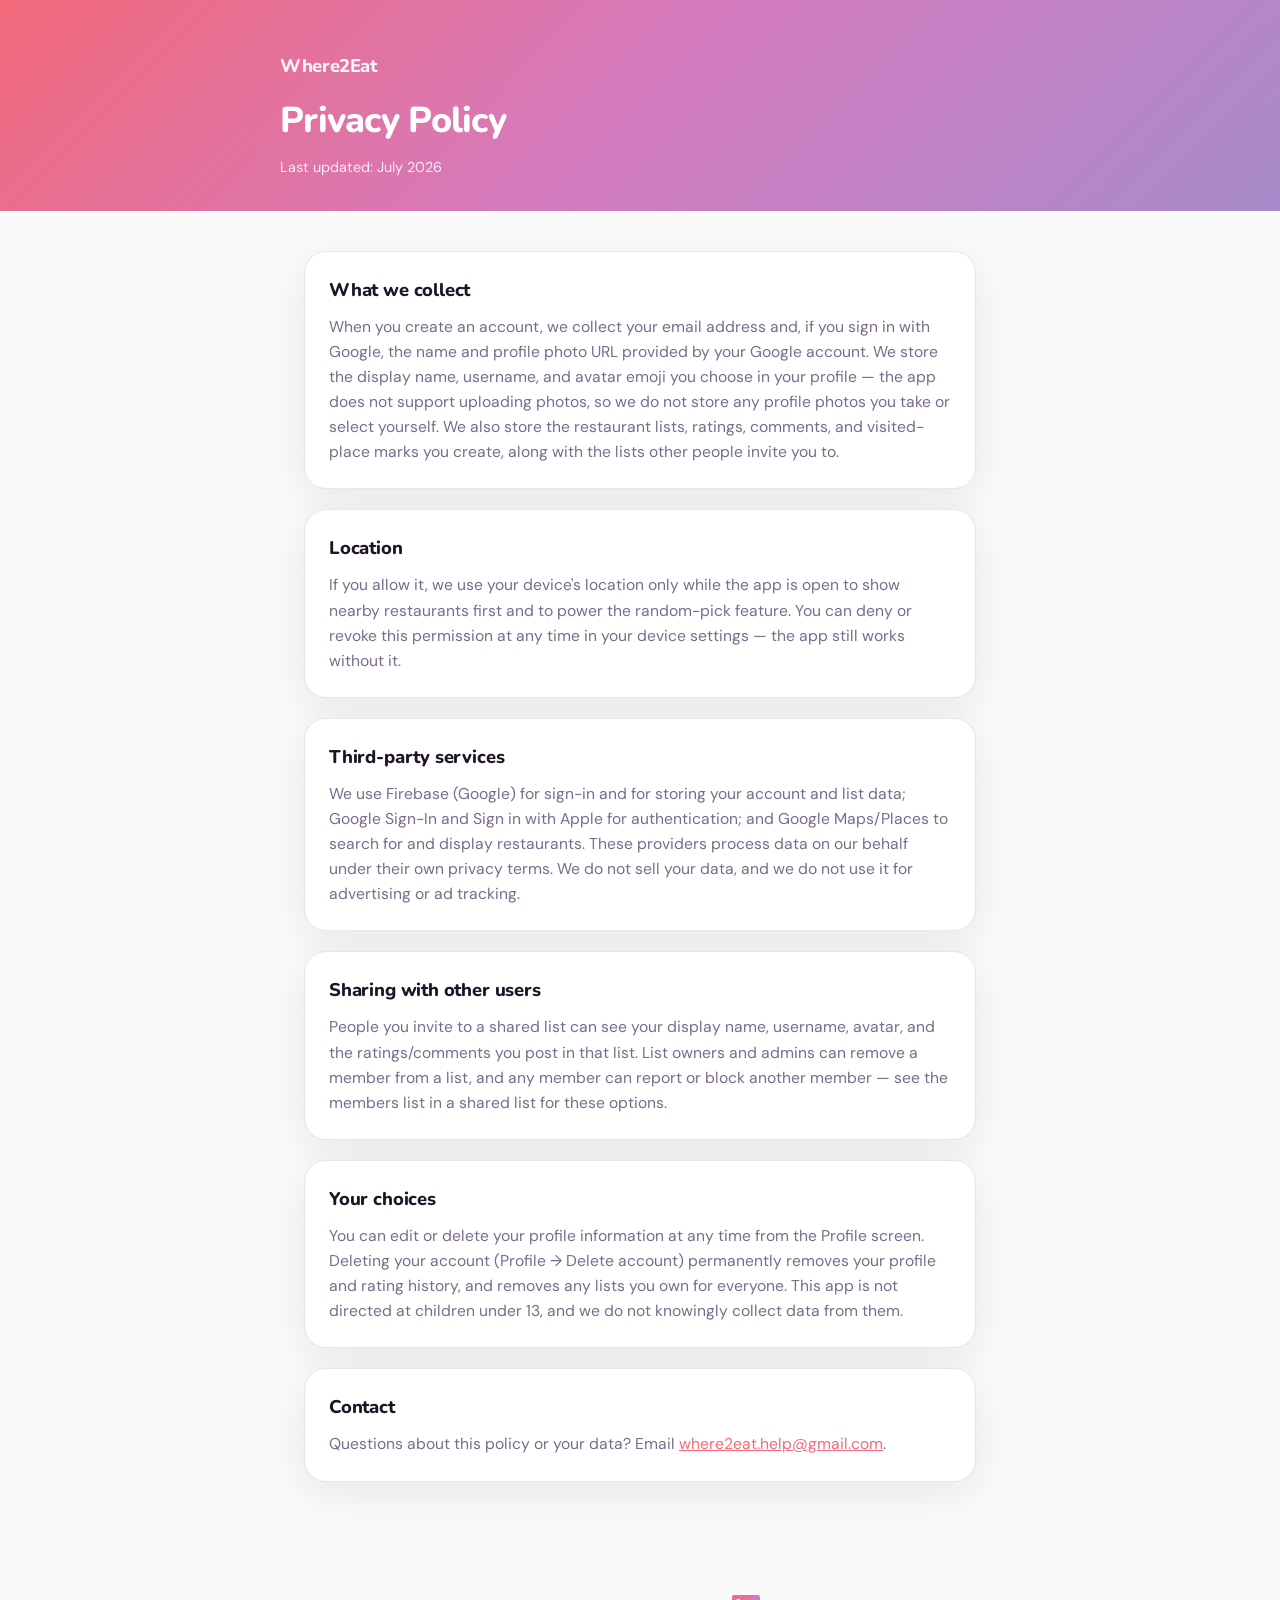
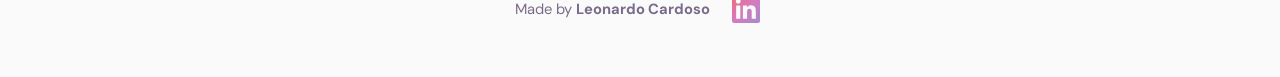
==== privacy.html @ 9a8058d6 "Initial site: landing page + privacy policy Split out from the main where2eat app repo (which is pri" ====
<!DOCTYPE html>
<html lang="en">
<head>
  <meta charset="utf-8" />
  <meta name="viewport" content="width=device-width, initial-scale=1" />
  <meta name="description" content="Where2Eat privacy policy — what we collect, how location and third-party services are used, and your choices." />
  <title>Where2Eat — Privacy Policy</title>
  <link rel="preconnect" href="https://fonts.googleapis.com" />
  <link rel="preconnect" href="https://fonts.gstatic.com" crossorigin />
  <link href="https://fonts.googleapis.com/css2?family=DM+Sans:ital,opsz,wght@0,9..40,400;0,9..40,600;0,9..40,700&family=Nunito:wght@700;800&display=swap" rel="stylesheet" />
  <link rel="stylesheet" href="./styles.css" />
</head>
<body>
  <header class="legal-header">
    <div class="legal-header__inner">
      <a class="legal-header__brand" href="./index.html">Where2Eat</a>
      <p class="legal-header__title">Privacy Policy</p>
      <p class="legal-header__updated">Last updated: July 2026</p>
    </div>
  </header>

  <main class="section legal">
    <article class="legal__card">
      <h2>What we collect</h2>
      <p>When you create an account, we collect your email address and, if you sign in with Google, the name and profile photo URL provided by your Google account. We store the display name, username, and avatar emoji you choose in your profile — the app does not support uploading photos, so we do not store any profile photos you take or select yourself. We also store the restaurant lists, ratings, comments, and visited-place marks you create, along with the lists other people invite you to.</p>
    </article>

    <article class="legal__card">
      <h2>Location</h2>
      <p>If you allow it, we use your device's location only while the app is open to show nearby restaurants first and to power the random-pick feature. You can deny or revoke this permission at any time in your device settings — the app still works without it.</p>
    </article>

    <article class="legal__card">
      <h2>Third-party services</h2>
      <p>We use Firebase (Google) for sign-in and for storing your account and list data; Google Sign-In and Sign in with Apple for authentication; and Google Maps/Places to search for and display restaurants. These providers process data on our behalf under their own privacy terms. We do not sell your data, and we do not use it for advertising or ad tracking.</p>
    </article>

    <article class="legal__card">
      <h2>Sharing with other users</h2>
      <p>People you invite to a shared list can see your display name, username, avatar, and the ratings/comments you post in that list. List owners and admins can remove a member from a list, and any member can report or block another member — see the members list in a shared list for these options.</p>
    </article>

    <article class="legal__card">
      <h2>Your choices</h2>
      <p>You can edit or delete your profile information at any time from the Profile screen. Deleting your account (Profile → Delete account) permanently removes your profile and rating history, and removes any lists you own for everyone. This app is not directed at children under 13, and we do not knowingly collect data from them.</p>
    </article>

    <article class="legal__card">
      <h2>Contact</h2>
      <p>Questions about this policy or your data? Email <a href="mailto:where2eat.help@gmail.com">where2eat.help@gmail.com</a>.</p>
    </article>
  </main>

  <footer class="footer">
    <div class="footer__row">
      <p class="footer__credit">Made by <strong>Leonardo Cardoso</strong></p>
      <a
        class="footer__linkedin"
        href="https://www.linkedin.com/in/leonardo-cardoso/"
        target="_blank"
        rel="noopener noreferrer"
        aria-label="Leonardo Cardoso on LinkedIn"
      >
        <svg class="footer__linkedin-icon" width="28" height="28" viewBox="0 0 24 24" aria-hidden="true">
          <defs>
            <linearGradient id="gradient-linkedin-privacy" x1="0%" y1="0%" x2="100%" y2="100%">
              <stop offset="0%" stop-color="#f2697a" />
              <stop offset="50%" stop-color="#d47bbf" />
              <stop offset="100%" stop-color="#a78bca" />
            </linearGradient>
          </defs>
          <path
            fill="url(#gradient-linkedin-privacy)"
            d="M20.447 20.452h-3.554v-5.569c0-1.328-.027-3.037-1.852-3.037-1.853 0-2.136 1.445-2.136 2.939v5.667H9.351V9h3.414v1.561h.046c.477-.9 1.637-1.85 3.37-1.85 3.601 0 4.267 2.37 4.267 5.455v6.286zM5.337 7.433c-1.144 0-2.063-.926-2.063-2.065 0-1.138.92-2.063 2.063-2.063 1.14 0 2.064.925 2.064 2.063 0 1.139-.925 2.065-2.064 2.065zm1.782 13.019H3.555V9h3.564v11.452zM22.225 0H1.771C.792 0 0 .774 0 1.729v20.542C0 23.227.792 24 1.771 24h20.451C23.2 24 24 23.227 24 22.271V1.729C24 .774 23.2 0 22.222 0h.003z"
          />
        </svg>
      </a>
    </div>
  </footer>
</body>
</html>
---- styles.css ----
/* Where2Eat landing — aligns with app palette (see lib/core/constants/app_colors.dart) */

:root {
  --bg: #fafafa;
  --surface: #ffffff;
  --text: #1e1426;
  --muted: #7a6b8a;
  --border: #e8e4f0;
  --primary: #f2697a;
  --rose-mauve: #d47bbf;
  --secondary: #a78bca;
  --accent: #7edce2;
  --radius: 22px;
  --radius-shot: 26px;
  --shadow: 0 12px 40px rgba(30, 20, 38, 0.08);
}

@media (prefers-color-scheme: dark) {
  :root {
    --bg: #13101a;
    --surface: #1e1a28;
    --text: #f0eaf8;
    --muted: #9e8fba;
    --border: #3a3050;
    --shadow: 0 12px 40px rgba(0, 0, 0, 0.35);
  }

  .btn--ghost {
    border-color: var(--border);
    color: var(--text);
  }

  .card {
    background: rgba(40, 34, 58, 0.85);
  }
}

*,
*::before,
*::after {
  box-sizing: border-box;
}

body {
  margin: 0;
  font-family: "DM Sans", system-ui, sans-serif;
  font-size: 1.05rem;
  line-height: 1.55;
  color: var(--text);
  background: var(--bg);
}

.hero {
  padding: clamp(2.5rem, 8vw, 5rem) 1.5rem 3rem;
  background: linear-gradient(
    135deg,
    var(--primary) 0%,
    var(--rose-mauve) 50%,
    var(--secondary) 100%
  );
  color: #fff;
}

.hero__inner {
  max-width: 720px;
  margin: 0 auto;
}

.eyebrow {
  margin: 0 0 0.75rem;
  font-size: 0.78rem;
  font-weight: 600;
  letter-spacing: 0.14em;
  text-transform: uppercase;
  opacity: 0.92;
}

.wordmark {
  margin: 0;
  font-family: "Nunito", system-ui, sans-serif;
  font-weight: 800;
  font-size: clamp(2.5rem, 9vw, 3.75rem);
  letter-spacing: -0.04em;
  line-height: 1.05;
}

.tagline {
  margin: 0.5rem 0 1rem;
  font-size: clamp(1.15rem, 3vw, 1.35rem);
  font-weight: 600;
  opacity: 0.96;
}

.lede {
  margin: 0 0 1.75rem;
  max-width: 38rem;
  opacity: 0.94;
  font-size: 1.02rem;
}

.cta-row {
  display: flex;
  flex-wrap: wrap;
  gap: 0.75rem;
}

.btn {
  display: inline-flex;
  align-items: center;
  justify-content: center;
  padding: 0.65rem 1.15rem;
  border-radius: 999px;
  font-weight: 600;
  font-size: 0.95rem;
  text-decoration: none;
  transition: transform 0.15s ease, box-shadow 0.15s ease;
}

.btn--ghost {
  background: rgba(255, 255, 255, 0.18);
  border: 1px solid rgba(255, 255, 255, 0.45);
  color: #fff;
  backdrop-filter: blur(8px);
}

.btn--ghost:hover {
  transform: translateY(-1px);
  box-shadow: 0 8px 24px rgba(0, 0, 0, 0.15);
}

.btn[aria-disabled="true"] {
  cursor: not-allowed;
  opacity: 0.85;
}

.hint {
  margin: 1rem 0 0;
  font-size: 0.85rem;
  opacity: 0.85;
}

.section {
  padding: 3rem 1.5rem;
  max-width: 1040px;
  margin: 0 auto;
}

.section__title {
  font-family: "Nunito", system-ui, sans-serif;
  font-weight: 800;
  font-size: 1.65rem;
  letter-spacing: -0.02em;
  margin: 0 0 1.5rem;
}

.features {
  display: grid;
  gap: 1rem;
  grid-template-columns: repeat(auto-fill, minmax(240px, 1fr));
}

.card {
  background: var(--surface);
  border: 1px solid var(--border);
  border-radius: var(--radius);
  padding: 1.35rem 1.25rem;
  box-shadow: var(--shadow);
}

.card h3 {
  margin: 0 0 0.5rem;
  font-family: "Nunito", system-ui, sans-serif;
  font-weight: 800;
  font-size: 1.1rem;
  background: linear-gradient(
    90deg,
    var(--primary),
    var(--rose-mauve),
    var(--secondary)
  );
  -webkit-background-clip: text;
  background-clip: text;
  color: transparent;
}

.card p {
  margin: 0;
  color: var(--muted);
  font-size: 0.96rem;
}

.section--band {
  max-width: none;
  padding-left: 0;
  padding-right: 0;
}

.band-inner {
  max-width: 720px;
  margin: 0 auto;
  padding: 2.5rem 1.5rem;
  text-align: center;
  background: linear-gradient(
    90deg,
    rgba(126, 220, 226, 0.25),
    rgba(167, 139, 202, 0.2)
  );
  border-top: 1px solid var(--border);
  border-bottom: 1px solid var(--border);
}

.band-text {
  margin: 0;
  color: var(--muted);
  font-size: 1.05rem;
}

.section--shots {
  padding-top: 2.25rem;
}

.screenshots {
  display: grid;
  gap: 1.75rem;
  grid-template-columns: repeat(auto-fit, minmax(220px, 1fr));
  align-items: start;
}

.shot {
  margin: 0;
  display: flex;
  flex-direction: column;
  gap: 0.75rem;
}

.shot__frame {
  border-radius: var(--radius-shot);
  overflow: hidden;
  border: 1px solid var(--border);
  box-shadow: var(--shadow);
  background: var(--surface);
  line-height: 0;
}

.shot__frame img {
  display: block;
  width: 100%;
  height: auto;
  vertical-align: middle;
}

.shot figcaption {
  font-size: 0.92rem;
  font-weight: 600;
  color: var(--muted);
  text-align: center;
}

.footer {
  padding: 2.5rem 1.5rem 3rem;
  font-size: 0.92rem;
  color: var(--muted);
}

.footer__row {
  display: flex;
  flex-wrap: wrap;
  align-items: center;
  justify-content: center;
  gap: 0.75rem 1rem;
}

.footer__credit {
  margin: 0;
}

.footer__linkedin {
  display: inline-flex;
  align-items: center;
  justify-content: center;
  padding: 0.35rem;
  border-radius: 12px;
  transition: transform 0.15s ease, box-shadow 0.15s ease;
}

.footer__linkedin:hover {
  transform: translateY(-2px);
  box-shadow: 0 8px 20px rgba(242, 105, 122, 0.25);
}

.footer__linkedin:focus-visible {
  outline: 2px solid var(--accent);
  outline-offset: 3px;
}

.footer__linkedin-icon {
  display: block;
}

.legal-header {
  padding: clamp(2rem, 6vw, 3.25rem) 1.5rem 2rem;
  background: linear-gradient(
    135deg,
    var(--primary) 0%,
    var(--rose-mauve) 50%,
    var(--secondary) 100%
  );
  color: #fff;
}

.legal-header__inner {
  max-width: 720px;
  margin: 0 auto;
}

.legal-header__brand {
  display: inline-block;
  margin: 0 0 0.75rem;
  font-family: "Nunito", system-ui, sans-serif;
  font-weight: 800;
  font-size: 1.15rem;
  letter-spacing: -0.02em;
  color: #fff;
  text-decoration: none;
  opacity: 0.92;
}

.legal-header__brand:hover {
  opacity: 1;
  text-decoration: underline;
}

.legal-header__title {
  margin: 0;
  font-family: "Nunito", system-ui, sans-serif;
  font-weight: 800;
  font-size: clamp(1.75rem, 5vw, 2.25rem);
  letter-spacing: -0.02em;
}

.legal-header__updated {
  margin: 0.5rem 0 0;
  font-size: 0.9rem;
  opacity: 0.88;
}

.legal {
  max-width: 720px;
  padding-top: 2.5rem;
}

.legal__card {
  background: var(--surface);
  border: 1px solid var(--border);
  border-radius: var(--radius);
  box-shadow: var(--shadow);
  padding: 1.5rem 1.5rem;
  margin-bottom: 1.25rem;
}

.legal__card h2 {
  margin: 0 0 0.6rem;
  font-family: "Nunito", system-ui, sans-serif;
  font-weight: 800;
  font-size: 1.15rem;
  letter-spacing: -0.01em;
}

.legal__card p {
  margin: 0;
  color: var(--muted);
  font-size: 0.98rem;
  line-height: 1.6;
}

.legal__card a {
  color: var(--primary);
}
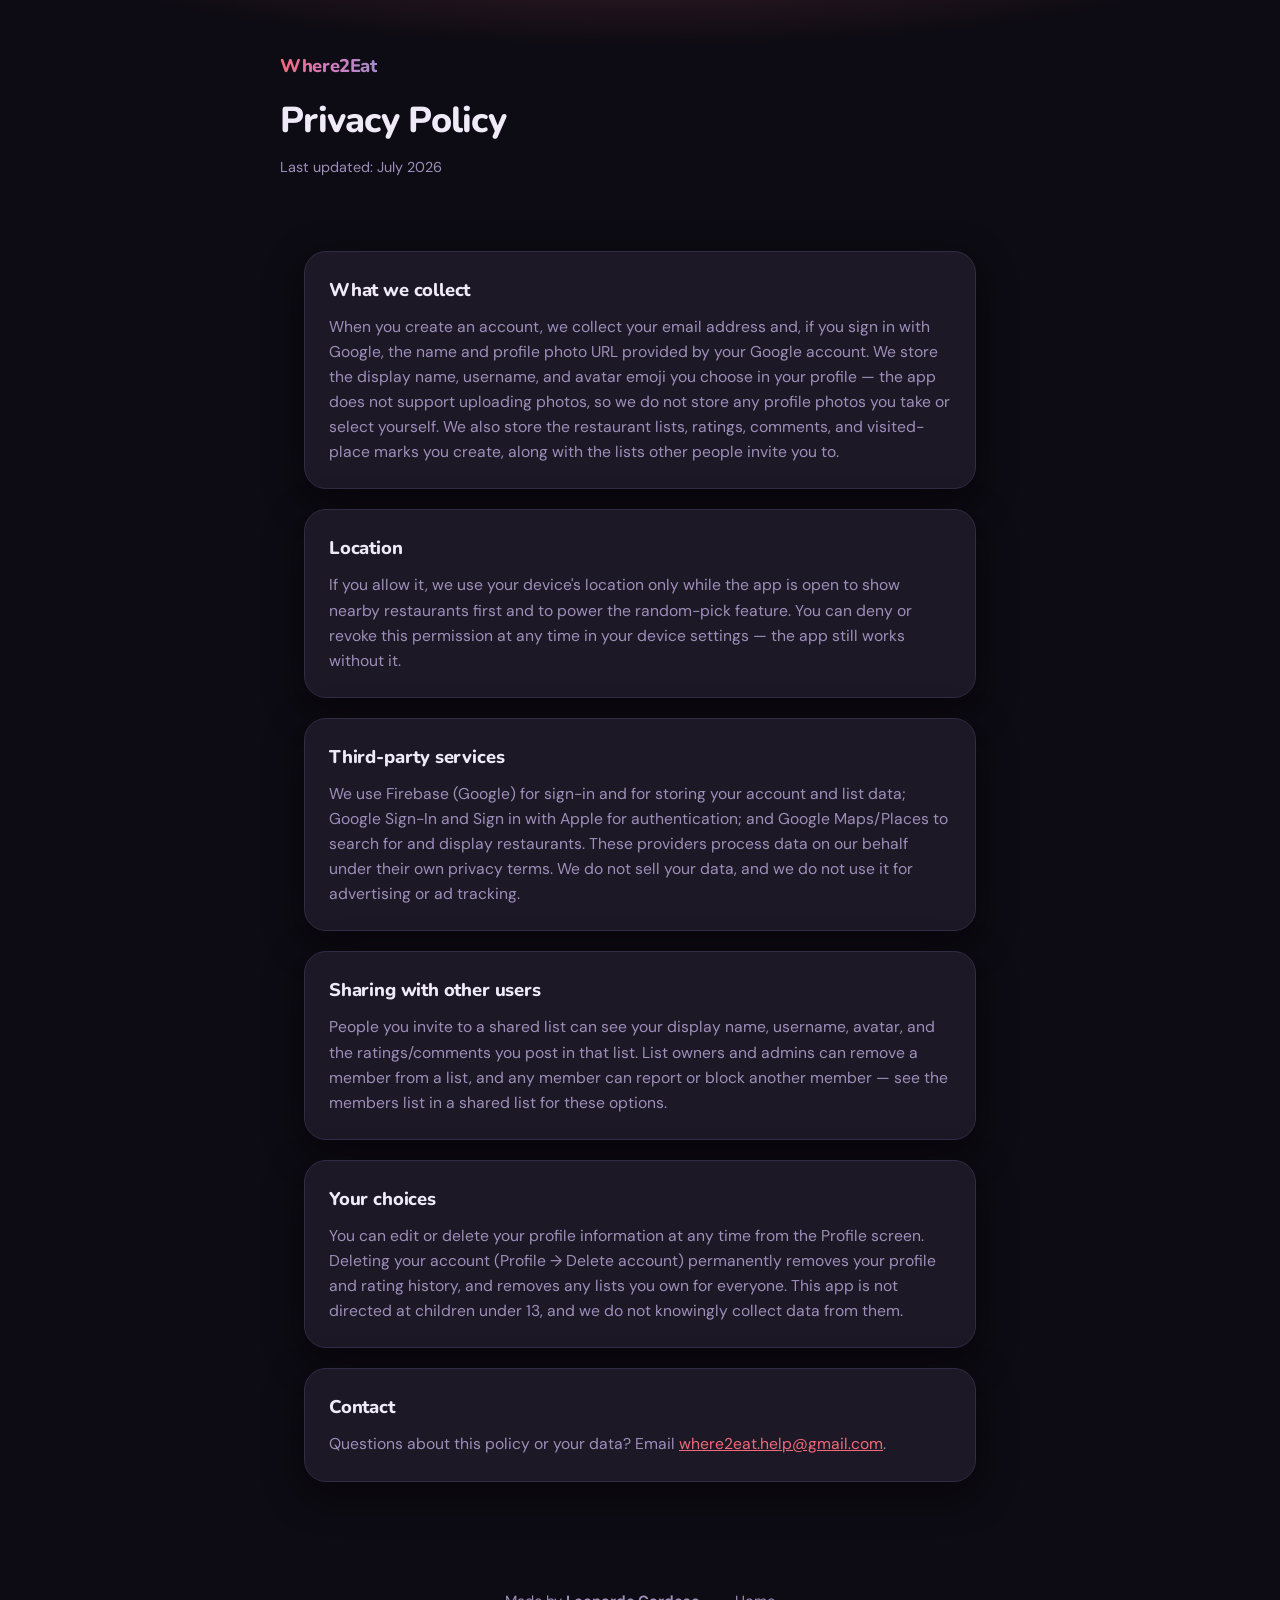
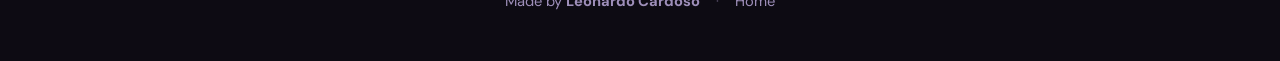
==== commit 187c7900: "Redesign site to match the app's dark UI, remove LinkedIn link The site was light-themed by default " ====
--- a/privacy.html
+++ b/privacy.html
@@ -5,6 +5,7 @@
   <meta name="viewport" content="width=device-width, initial-scale=1" />
   <meta name="description" content="Where2Eat privacy policy — what we collect, how location and third-party services are used, and your choices." />
   <title>Where2Eat — Privacy Policy</title>
+  <meta name="theme-color" content="#0d0b13" />
   <link rel="preconnect" href="https://fonts.googleapis.com" />
   <link rel="preconnect" href="https://fonts.gstatic.com" crossorigin />
   <link href="https://fonts.googleapis.com/css2?family=DM+Sans:ital,opsz,wght@0,9..40,400;0,9..40,600;0,9..40,700&family=Nunito:wght@700;800&display=swap" rel="stylesheet" />
@@ -54,27 +55,8 @@
   <footer class="footer">
     <div class="footer__row">
       <p class="footer__credit">Made by <strong>Leonardo Cardoso</strong></p>
-      <a
-        class="footer__linkedin"
-        href="https://www.linkedin.com/in/leonardo-cardoso/"
-        target="_blank"
-        rel="noopener noreferrer"
-        aria-label="Leonardo Cardoso on LinkedIn"
-      >
-        <svg class="footer__linkedin-icon" width="28" height="28" viewBox="0 0 24 24" aria-hidden="true">
-          <defs>
-            <linearGradient id="gradient-linkedin-privacy" x1="0%" y1="0%" x2="100%" y2="100%">
-              <stop offset="0%" stop-color="#f2697a" />
-              <stop offset="50%" stop-color="#d47bbf" />
-              <stop offset="100%" stop-color="#a78bca" />
-            </linearGradient>
-          </defs>
-          <path
-            fill="url(#gradient-linkedin-privacy)"
-            d="M20.447 20.452h-3.554v-5.569c0-1.328-.027-3.037-1.852-3.037-1.853 0-2.136 1.445-2.136 2.939v5.667H9.351V9h3.414v1.561h.046c.477-.9 1.637-1.85 3.37-1.85 3.601 0 4.267 2.37 4.267 5.455v6.286zM5.337 7.433c-1.144 0-2.063-.926-2.063-2.065 0-1.138.92-2.063 2.063-2.063 1.14 0 2.064.925 2.064 2.063 0 1.139-.925 2.065-2.064 2.065zm1.782 13.019H3.555V9h3.564v11.452zM22.225 0H1.771C.792 0 0 .774 0 1.729v20.542C0 23.227.792 24 1.771 24h20.451C23.2 24 24 23.227 24 22.271V1.729C24 .774 23.2 0 22.222 0h.003z"
-          />
-        </svg>
-      </a>
+      <span class="footer__sep">·</span>
+      <a class="footer__link" href="./index.html">Home</a>
     </div>
   </footer>
 </body>
--- a/styles.css
+++ b/styles.css
@@ -1,38 +1,20 @@
 /* Where2Eat landing — aligns with app palette (see lib/core/constants/app_colors.dart) */
 
 :root {
-  --bg: #fafafa;
-  --surface: #ffffff;
-  --text: #1e1426;
-  --muted: #7a6b8a;
-  --border: #e8e4f0;
+  color-scheme: dark;
+  --bg: #0d0b13;
+  --surface: #1c1826;
+  --text: #f0eaf8;
+  --muted: #9e8fba;
+  --border: #322b44;
   --primary: #f2697a;
   --rose-mauve: #d47bbf;
   --secondary: #a78bca;
   --accent: #7edce2;
+  --gradient: linear-gradient(90deg, var(--primary), var(--rose-mauve), var(--secondary));
   --radius: 22px;
-  --radius-shot: 26px;
-  --shadow: 0 12px 40px rgba(30, 20, 38, 0.08);
-}
-
-@media (prefers-color-scheme: dark) {
-  :root {
-    --bg: #13101a;
-    --surface: #1e1a28;
-    --text: #f0eaf8;
-    --muted: #9e8fba;
-    --border: #3a3050;
-    --shadow: 0 12px 40px rgba(0, 0, 0, 0.35);
-  }
-
-  .btn--ghost {
-    border-color: var(--border);
-    color: var(--text);
-  }
-
-  .card {
-    background: rgba(40, 34, 58, 0.85);
-  }
+  --radius-shot: 28px;
+  --shadow: 0 12px 40px rgba(0, 0, 0, 0.45);
 }
 
 *,
@@ -51,17 +33,28 @@
 }
 
 .hero {
+  position: relative;
+  overflow: hidden;
   padding: clamp(2.5rem, 8vw, 5rem) 1.5rem 3rem;
-  background: linear-gradient(
-    135deg,
-    var(--primary) 0%,
-    var(--rose-mauve) 50%,
-    var(--secondary) 100%
+  background: var(--bg);
+  color: var(--text);
+}
+
+.hero::before {
+  content: "";
+  position: absolute;
+  inset: -25% -10% auto -10%;
+  height: 26rem;
+  background: radial-gradient(
+    60% 60% at 50% 0%,
+    rgba(242, 105, 122, 0.28),
+    rgba(167, 139, 202, 0) 70%
   );
-  color: #fff;
+  pointer-events: none;
 }
 
 .hero__inner {
+  position: relative;
   max-width: 720px;
   margin: 0 auto;
 }
@@ -72,7 +65,7 @@
   font-weight: 600;
   letter-spacing: 0.14em;
   text-transform: uppercase;
-  opacity: 0.92;
+  color: var(--muted);
 }
 
 .wordmark {
@@ -82,19 +75,23 @@
   font-size: clamp(2.5rem, 9vw, 3.75rem);
   letter-spacing: -0.04em;
   line-height: 1.05;
+  background: var(--gradient);
+  -webkit-background-clip: text;
+  background-clip: text;
+  color: transparent;
 }
 
 .tagline {
   margin: 0.5rem 0 1rem;
   font-size: clamp(1.15rem, 3vw, 1.35rem);
   font-weight: 600;
-  opacity: 0.96;
+  color: var(--text);
 }
 
 .lede {
   margin: 0 0 1.75rem;
   max-width: 38rem;
-  opacity: 0.94;
+  color: var(--muted);
   font-size: 1.02rem;
 }
 
@@ -108,24 +105,24 @@
   display: inline-flex;
   align-items: center;
   justify-content: center;
-  padding: 0.65rem 1.15rem;
+  padding: 0.7rem 1.25rem;
   border-radius: 999px;
-  font-weight: 600;
+  font-weight: 700;
   font-size: 0.95rem;
   text-decoration: none;
+  border: none;
   transition: transform 0.15s ease, box-shadow 0.15s ease;
 }
 
-.btn--ghost {
-  background: rgba(255, 255, 255, 0.18);
-  border: 1px solid rgba(255, 255, 255, 0.45);
+.btn--primary {
+  background: var(--gradient);
   color: #fff;
-  backdrop-filter: blur(8px);
-}
-
-.btn--ghost:hover {
+  box-shadow: 0 10px 30px rgba(242, 105, 122, 0.35);
+}
+
+.btn--primary:hover {
   transform: translateY(-1px);
-  box-shadow: 0 8px 24px rgba(0, 0, 0, 0.15);
+  box-shadow: 0 14px 36px rgba(242, 105, 122, 0.45);
 }
 
 .btn[aria-disabled="true"] {
@@ -136,7 +133,7 @@
 .hint {
   margin: 1rem 0 0;
   font-size: 0.85rem;
-  opacity: 0.85;
+  color: var(--muted);
 }
 
 .section {
@@ -151,6 +148,7 @@
   font-size: 1.65rem;
   letter-spacing: -0.02em;
   margin: 0 0 1.5rem;
+  color: var(--text);
 }
 
 .features {
@@ -167,20 +165,40 @@
   box-shadow: var(--shadow);
 }
 
+.card__icon {
+  display: flex;
+  align-items: center;
+  justify-content: center;
+  width: 44px;
+  height: 44px;
+  border-radius: 14px;
+  margin-bottom: 0.9rem;
+  color: #fff;
+}
+
+.card__icon--primary {
+  background: var(--primary);
+}
+
+.card__icon--secondary {
+  background: var(--secondary);
+}
+
+.card__icon--rose {
+  background: var(--rose-mauve);
+}
+
+.card__icon--accent {
+  background: var(--accent);
+  color: #0d0b13;
+}
+
 .card h3 {
   margin: 0 0 0.5rem;
   font-family: "Nunito", system-ui, sans-serif;
   font-weight: 800;
   font-size: 1.1rem;
-  background: linear-gradient(
-    90deg,
-    var(--primary),
-    var(--rose-mauve),
-    var(--secondary)
-  );
-  -webkit-background-clip: text;
-  background-clip: text;
-  color: transparent;
+  color: var(--text);
 }
 
 .card p {
@@ -202,8 +220,8 @@
   text-align: center;
   background: linear-gradient(
     90deg,
-    rgba(126, 220, 226, 0.25),
-    rgba(167, 139, 202, 0.2)
+    rgba(242, 105, 122, 0.18),
+    rgba(167, 139, 202, 0.18)
   );
   border-top: 1px solid var(--border);
   border-bottom: 1px solid var(--border);
@@ -267,48 +285,53 @@
   flex-wrap: wrap;
   align-items: center;
   justify-content: center;
-  gap: 0.75rem 1rem;
+  gap: 0.5rem 1rem;
 }
 
 .footer__credit {
   margin: 0;
 }
 
-.footer__linkedin {
-  display: inline-flex;
-  align-items: center;
-  justify-content: center;
-  padding: 0.35rem;
-  border-radius: 12px;
-  transition: transform 0.15s ease, box-shadow 0.15s ease;
-}
-
-.footer__linkedin:hover {
-  transform: translateY(-2px);
-  box-shadow: 0 8px 20px rgba(242, 105, 122, 0.25);
-}
-
-.footer__linkedin:focus-visible {
-  outline: 2px solid var(--accent);
-  outline-offset: 3px;
-}
-
-.footer__linkedin-icon {
-  display: block;
+.footer__sep {
+  opacity: 0.5;
+}
+
+.footer__link {
+  color: var(--muted);
+  text-decoration: none;
+  border-bottom: 1px solid transparent;
+  transition: color 0.15s ease, border-color 0.15s ease;
+}
+
+.footer__link:hover,
+.footer__link:focus-visible {
+  color: var(--text);
+  border-color: var(--muted);
 }
 
 .legal-header {
+  position: relative;
+  overflow: hidden;
   padding: clamp(2rem, 6vw, 3.25rem) 1.5rem 2rem;
-  background: linear-gradient(
-    135deg,
-    var(--primary) 0%,
-    var(--rose-mauve) 50%,
-    var(--secondary) 100%
+  background: var(--bg);
+  color: var(--text);
+}
+
+.legal-header::before {
+  content: "";
+  position: absolute;
+  inset: -35% -10% auto -10%;
+  height: 18rem;
+  background: radial-gradient(
+    60% 60% at 50% 0%,
+    rgba(242, 105, 122, 0.24),
+    rgba(167, 139, 202, 0) 70%
   );
-  color: #fff;
+  pointer-events: none;
 }
 
 .legal-header__inner {
+  position: relative;
   max-width: 720px;
   margin: 0 auto;
 }
@@ -320,14 +343,15 @@
   font-weight: 800;
   font-size: 1.15rem;
   letter-spacing: -0.02em;
-  color: #fff;
   text-decoration: none;
-  opacity: 0.92;
+  background: var(--gradient);
+  -webkit-background-clip: text;
+  background-clip: text;
+  color: transparent;
 }
 
 .legal-header__brand:hover {
-  opacity: 1;
-  text-decoration: underline;
+  filter: brightness(1.15);
 }
 
 .legal-header__title {
@@ -336,12 +360,13 @@
   font-weight: 800;
   font-size: clamp(1.75rem, 5vw, 2.25rem);
   letter-spacing: -0.02em;
+  color: var(--text);
 }
 
 .legal-header__updated {
   margin: 0.5rem 0 0;
   font-size: 0.9rem;
-  opacity: 0.88;
+  color: var(--muted);
 }
 
 .legal {
@@ -364,6 +389,7 @@
   font-weight: 800;
   font-size: 1.15rem;
   letter-spacing: -0.01em;
+  color: var(--text);
 }
 
 .legal__card p {
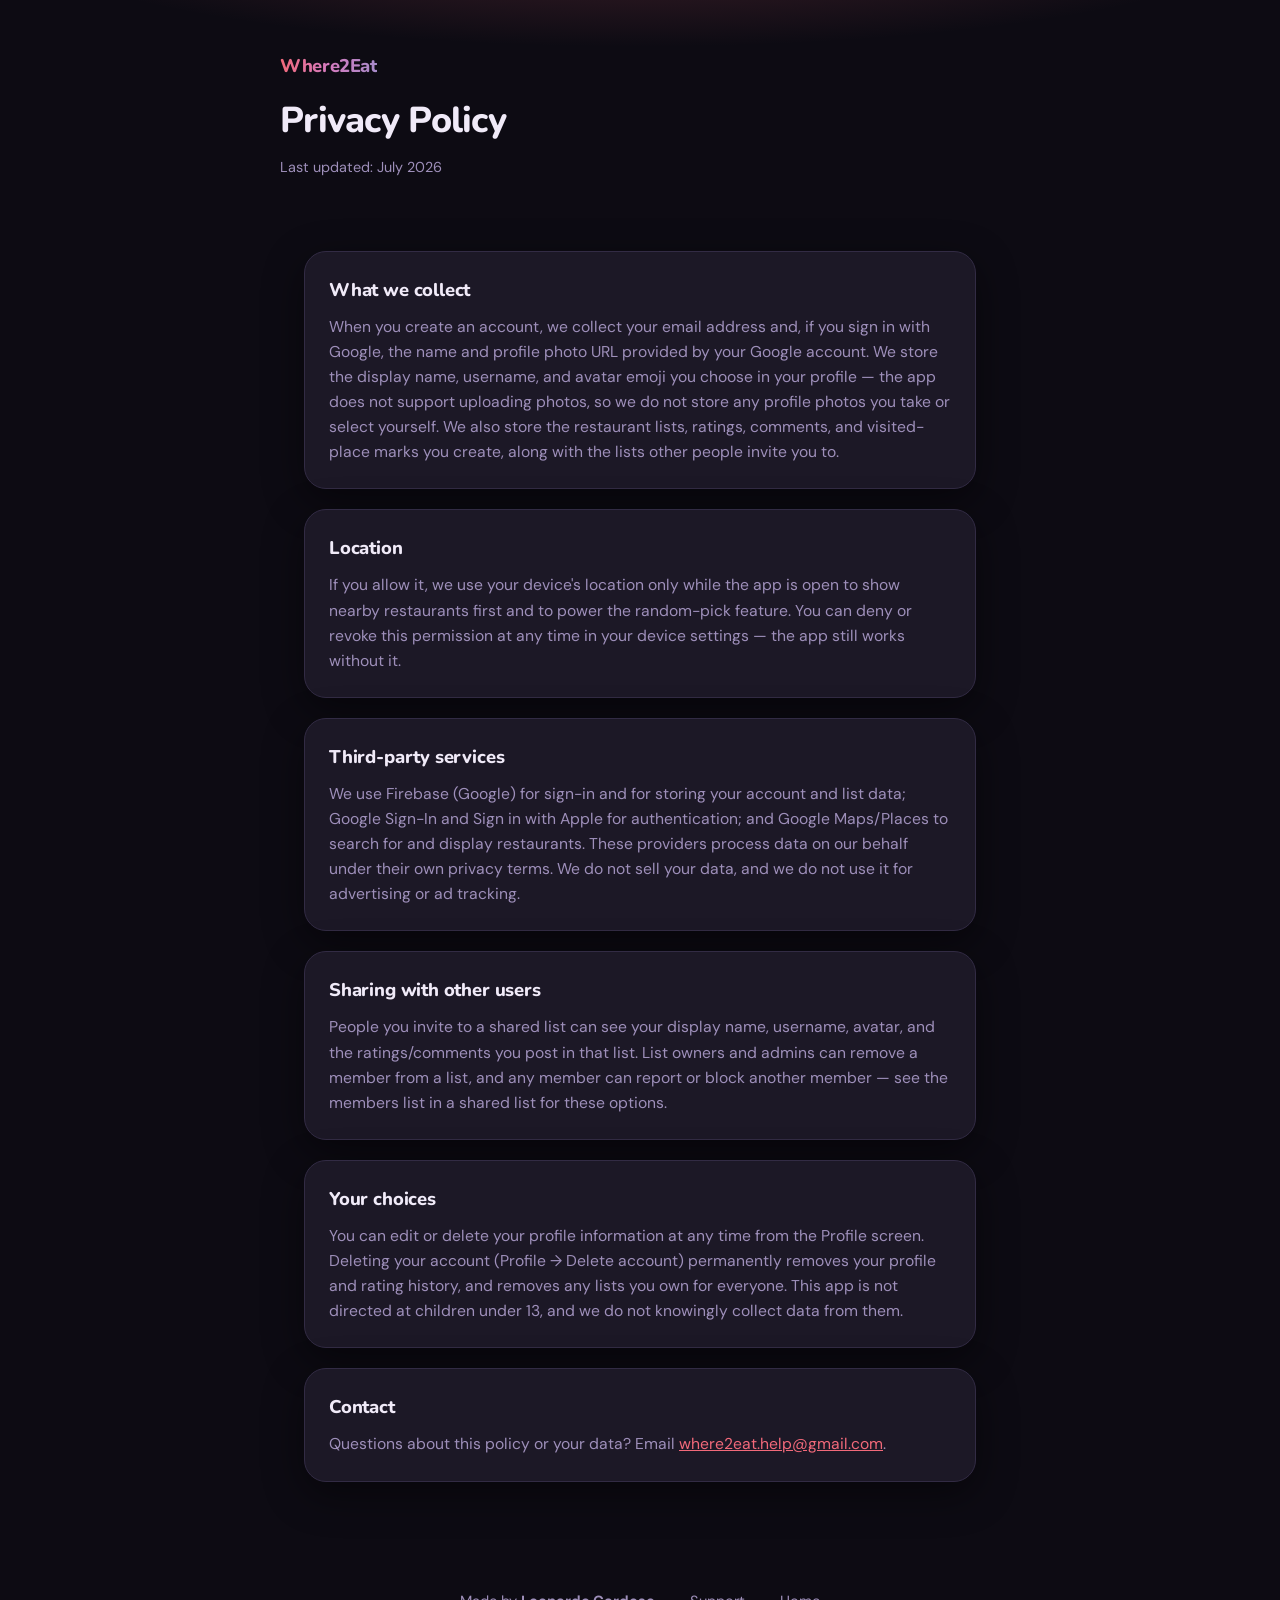
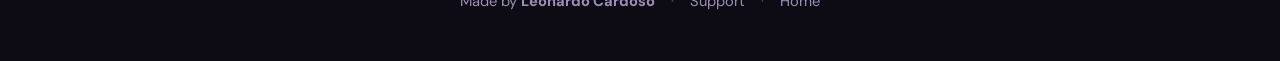
==== commit 2b79bc9a: "Add support page for App Store Connect Support URL Provides a contact/FAQ page matching the privacy " ====
--- a/privacy.html
+++ b/privacy.html
@@ -56,6 +56,8 @@
     <div class="footer__row">
       <p class="footer__credit">Made by <strong>Leonardo Cardoso</strong></p>
       <span class="footer__sep">·</span>
+      <a class="footer__link" href="./support.html">Support</a>
+      <span class="footer__sep">·</span>
       <a class="footer__link" href="./index.html">Home</a>
     </div>
   </footer>
